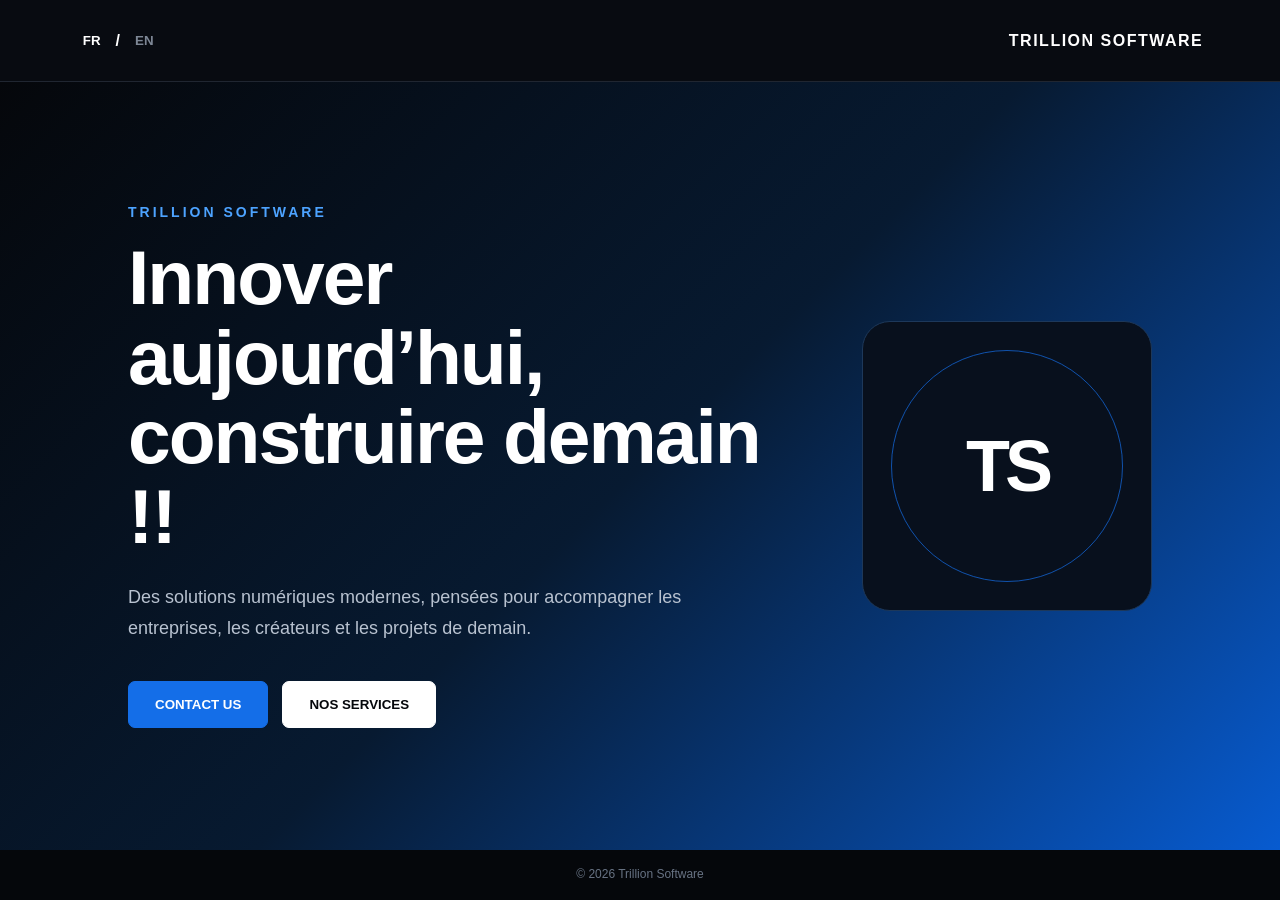
==== index.html @ 332ff84f "Add files via upload" ====
<!doctype html>
<html lang="fr"><head><meta charset="UTF-8"><meta name="viewport" content="width=device-width,initial-scale=1">
<title>Trillion Software</title><link rel="stylesheet" href="style.css"></head>
<body>
<header><div class="langs"><button class="active" data-l="fr">FR</button><span>/</span><button data-l="en">EN</button></div><div class="brand">TRILLION SOFTWARE</div></header>
<main><section class="hero"><div><div class="eyebrow">TRILLION SOFTWARE</div>
<h1 id="title">Innover aujourd’hui,<br>construire demain !!</h1>
<p id="intro">Des solutions numériques modernes, pensées pour accompagner les entreprises, les créateurs et les projets de demain.</p>
<div class="actions"><button class="contact" id="contact">CONTACT US</button><button class="services" id="services">NOS SERVICES</button></div></div>
<div class="mark"><span>TS</span></div></section></main>
<footer>© 2026 Trillion Software</footer><script src="script.js"></script>
</body></html>
---- style.css ----
*{box-sizing:border-box}body{margin:0;background:#05070b;color:#fff;font-family:Arial,Helvetica,sans-serif}header{height:82px;padding:0 6%;display:flex;align-items:center;justify-content:space-between;background:#080b11;border-bottom:1px solid #202631}.langs{display:flex;gap:9px;align-items:center;font-weight:700}.langs button{background:none;border:0;color:#7d8795;font-weight:700;cursor:pointer}.langs button.active{color:#fff}.brand{font-weight:800;letter-spacing:1.5px}.hero{min-height:calc(100vh - 132px);padding:70px 10%;display:flex;align-items:center;justify-content:space-between;gap:50px;background:linear-gradient(135deg,#05070b,#071a31,#075bd0)}.hero>div:first-child{max-width:720px}.eyebrow{color:#4da3ff;font-size:14px;font-weight:800;letter-spacing:3px;margin-bottom:18px}h1{font-size:clamp(44px,6vw,78px);line-height:1.04;letter-spacing:-2px;margin:0 0 25px}#intro{max-width:610px;color:#b8c2d0;font-size:18px;line-height:1.7;margin:0 0 38px}.actions{display:flex;gap:14px;flex-wrap:wrap}.actions button{padding:15px 26px;border-radius:7px;font-weight:800;cursor:pointer}.contact{background:#146ee8;color:#fff;border:1px solid #146ee8}.services{background:#fff;color:#05070b;border:1px solid #fff}.mark{width:290px;height:290px;border:1px solid #1d385a;border-radius:28px;background:#08101d;display:flex;align-items:center;justify-content:center;flex-shrink:0}.mark span{font-size:72px;font-weight:900;letter-spacing:-5px}.mark:before{content:"";position:absolute;width:230px;height:230px;border:1px solid #146ee8;border-radius:50%;opacity:.7}footer{height:50px;text-align:center;padding:17px;color:#687384;font-size:12px}@media(max-width:750px){header{padding:0 20px}.hero{padding:55px 25px}.mark{display:none}h1{font-size:46px}#intro{font-size:16px}}
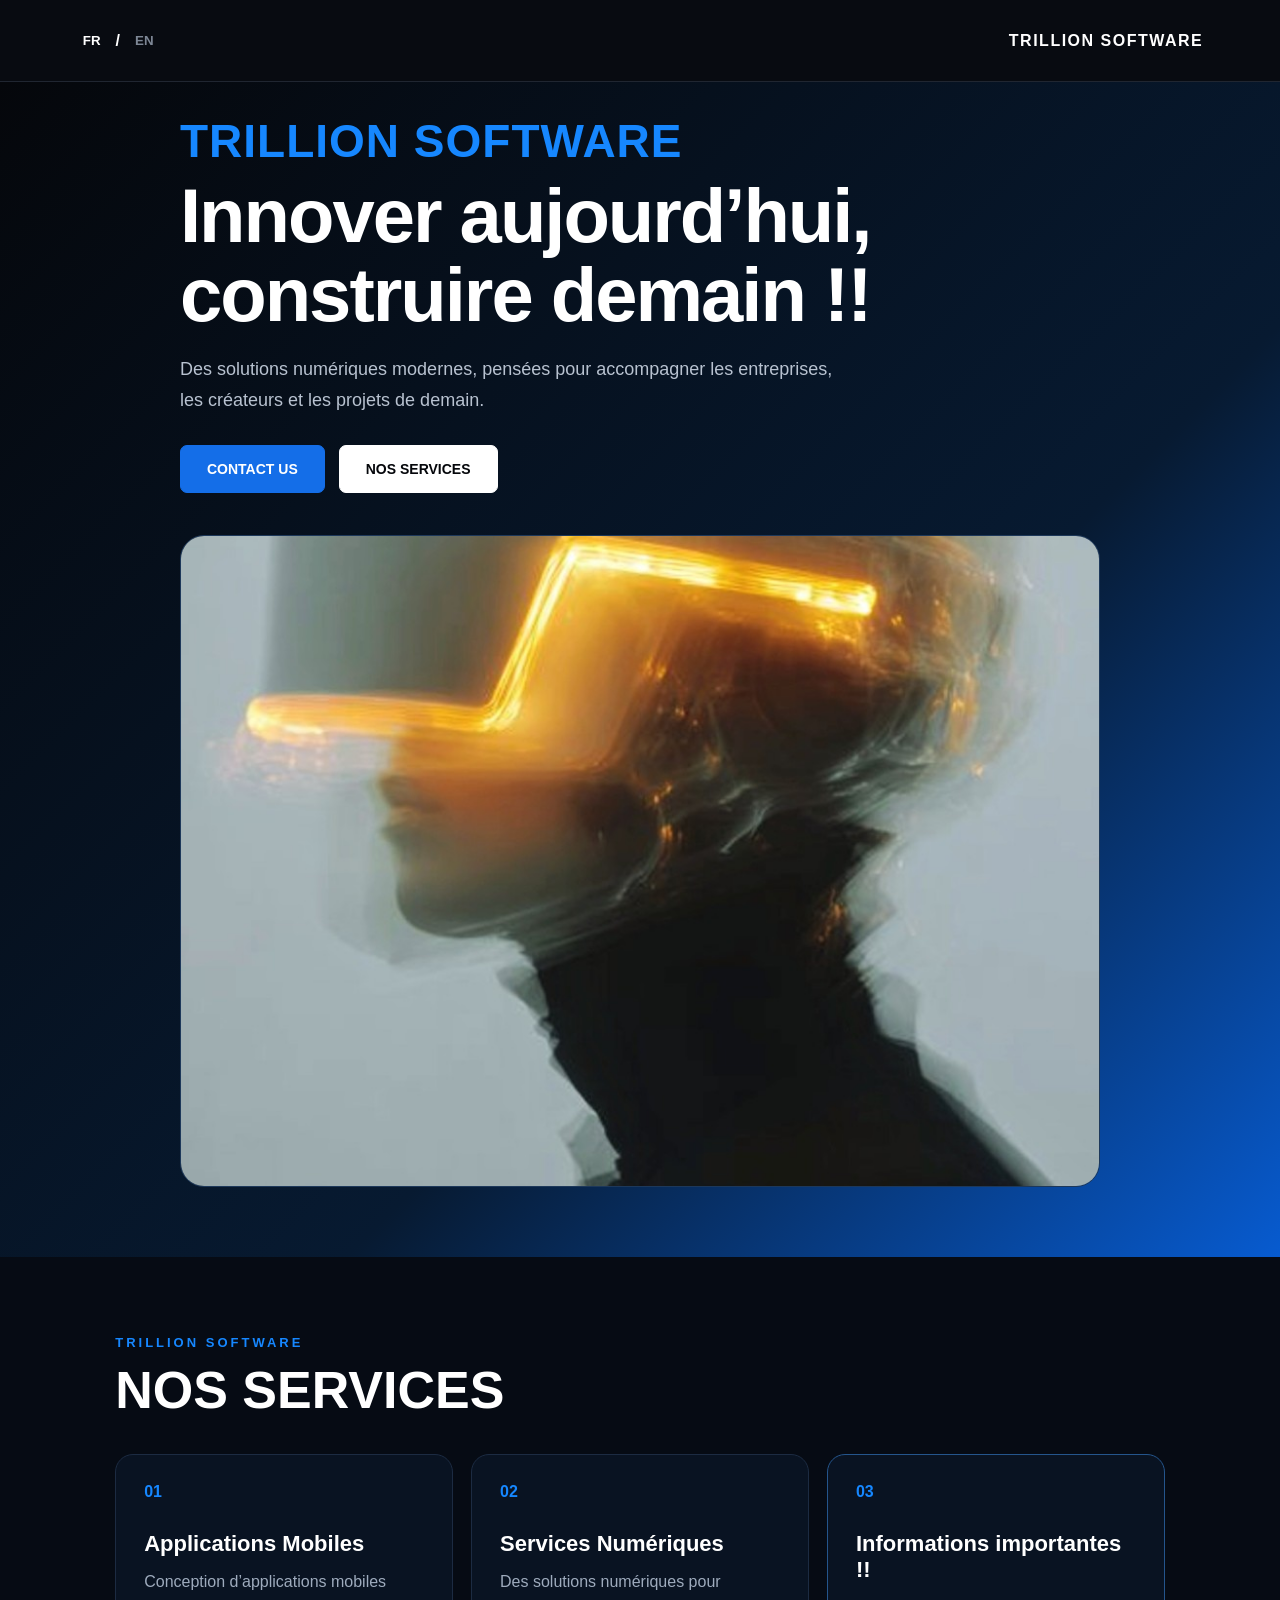
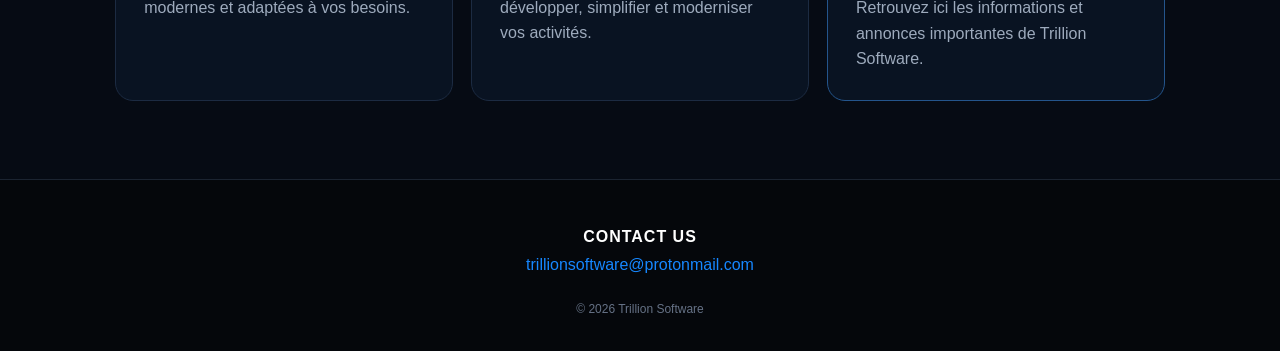
==== commit 6fbb8151: "Add files via upload" ====
--- a/index.html
+++ b/index.html
@@ -1,12 +1,66 @@
 <!doctype html>
-<html lang="fr"><head><meta charset="UTF-8"><meta name="viewport" content="width=device-width,initial-scale=1">
-<title>Trillion Software</title><link rel="stylesheet" href="style.css"></head>
+<html lang="fr">
+<head>
+  <meta charset="UTF-8">
+  <meta name="viewport" content="width=device-width, initial-scale=1.0">
+  <title>Trillion Software</title>
+  <link rel="stylesheet" href="style.css">
+</head>
 <body>
-<header><div class="langs"><button class="active" data-l="fr">FR</button><span>/</span><button data-l="en">EN</button></div><div class="brand">TRILLION SOFTWARE</div></header>
-<main><section class="hero"><div><div class="eyebrow">TRILLION SOFTWARE</div>
-<h1 id="title">Innover aujourd’hui,<br>construire demain !!</h1>
-<p id="intro">Des solutions numériques modernes, pensées pour accompagner les entreprises, les créateurs et les projets de demain.</p>
-<div class="actions"><button class="contact" id="contact">CONTACT US</button><button class="services" id="services">NOS SERVICES</button></div></div>
-<div class="mark"><span>TS</span></div></section></main>
-<footer>© 2026 Trillion Software</footer><script src="script.js"></script>
-</body></html>+  <header>
+    <div class="langs">
+      <button class="active" data-l="fr">FR</button><span>/</span><button data-l="en">EN</button>
+    </div>
+    <div class="brand">TRILLION SOFTWARE</div>
+  </header>
+
+  <main>
+    <section class="hero">
+      <div class="hero-content">
+        <div class="hero-name">TRILLION SOFTWARE</div>
+        <h1 id="title">Innover aujourd’hui,<br>construire demain !!</h1>
+        <p id="intro">Des solutions numériques modernes, pensées pour accompagner les entreprises, les créateurs et les projets de demain.</p>
+
+        <div class="actions">
+          <button class="contact" id="contact">CONTACT US</button>
+          <a class="services-btn" href="#services" id="servicesBtn">NOS SERVICES</a>
+        </div>
+
+        <div class="feature-image">
+          <img src="trillion-tech.jpg" alt="Technologie Trillion Software">
+        </div>
+      </div>
+    </section>
+
+    <section class="services-section" id="services">
+      <div class="section-label">TRILLION SOFTWARE</div>
+      <h2 id="servicesTitle">NOS SERVICES</h2>
+      <div class="service-grid">
+        <article class="service-card">
+          <div class="number">01</div>
+          <h3 id="s1">Applications Mobiles</h3>
+          <p id="d1">Conception d’applications mobiles modernes et adaptées à vos besoins.</p>
+        </article>
+        <article class="service-card">
+          <div class="number">02</div>
+          <h3 id="s2">Services Numériques</h3>
+          <p id="d2">Des solutions numériques pour développer, simplifier et moderniser vos activités.</p>
+        </article>
+        <article class="service-card important">
+          <div class="number">03</div>
+          <h3 id="s3">Informations importantes !!</h3>
+          <p id="d3">Retrouvez ici les informations et annonces importantes de Trillion Software.</p>
+        </article>
+      </div>
+    </section>
+  </main>
+
+  <footer>
+    <div><strong id="contactLabel">CONTACT US</strong></div>
+    <a href="mailto:trillionsoftware@protonmail.com">trillionsoftware@protonmail.com</a>
+    <div class="copyright">© 2026 Trillion Software</div>
+  </footer>
+
+  <script src="script.js"></script>
+</body>
+</html>
--- a/style.css
+++ b/style.css
@@ -1 +1,43 @@
-*{box-sizing:border-box}body{margin:0;background:#05070b;color:#fff;font-family:Arial,Helvetica,sans-serif}header{height:82px;padding:0 6%;display:flex;align-items:center;justify-content:space-between;background:#080b11;border-bottom:1px solid #202631}.langs{display:flex;gap:9px;align-items:center;font-weight:700}.langs button{background:none;border:0;color:#7d8795;font-weight:700;cursor:pointer}.langs button.active{color:#fff}.brand{font-weight:800;letter-spacing:1.5px}.hero{min-height:calc(100vh - 132px);padding:70px 10%;display:flex;align-items:center;justify-content:space-between;gap:50px;background:linear-gradient(135deg,#05070b,#071a31,#075bd0)}.hero>div:first-child{max-width:720px}.eyebrow{color:#4da3ff;font-size:14px;font-weight:800;letter-spacing:3px;margin-bottom:18px}h1{font-size:clamp(44px,6vw,78px);line-height:1.04;letter-spacing:-2px;margin:0 0 25px}#intro{max-width:610px;color:#b8c2d0;font-size:18px;line-height:1.7;margin:0 0 38px}.actions{display:flex;gap:14px;flex-wrap:wrap}.actions button{padding:15px 26px;border-radius:7px;font-weight:800;cursor:pointer}.contact{background:#146ee8;color:#fff;border:1px solid #146ee8}.services{background:#fff;color:#05070b;border:1px solid #fff}.mark{width:290px;height:290px;border:1px solid #1d385a;border-radius:28px;background:#08101d;display:flex;align-items:center;justify-content:center;flex-shrink:0}.mark span{font-size:72px;font-weight:900;letter-spacing:-5px}.mark:before{content:"";position:absolute;width:230px;height:230px;border:1px solid #146ee8;border-radius:50%;opacity:.7}footer{height:50px;text-align:center;padding:17px;color:#687384;font-size:12px}@media(max-width:750px){header{padding:0 20px}.hero{padding:55px 25px}.mark{display:none}h1{font-size:46px}#intro{font-size:16px}}+*{box-sizing:border-box}
+html{scroll-behavior:smooth}
+body{margin:0;background:#05070b;color:#fff;font-family:Arial,Helvetica,sans-serif}
+header{height:82px;padding:0 6%;display:flex;align-items:center;justify-content:space-between;background:#080b11;border-bottom:1px solid #202631}
+.langs{display:flex;gap:9px;align-items:center;font-weight:700}
+.langs button{background:none;border:0;color:#7d8795;font-weight:700;cursor:pointer}
+.langs button.active{color:#fff}
+.brand{font-weight:800;letter-spacing:1.5px}
+.hero{padding:32px 9% 70px;background:linear-gradient(135deg,#05070b,#071a31 62%,#075bd0)}
+.hero-content{max-width:920px;margin:auto}
+.hero-name{color:#1687ff;font-size:clamp(30px,4vw,46px);font-weight:900;letter-spacing:1px;margin-bottom:8px}
+h1{font-size:clamp(44px,6vw,76px);line-height:1.04;letter-spacing:-2px;margin:0 0 20px}
+#intro{max-width:680px;color:#b8c2d0;font-size:18px;line-height:1.7;margin:0 0 30px}
+.actions{display:flex;gap:14px;flex-wrap:wrap}
+.actions button,.services-btn{padding:15px 26px;border-radius:7px;font-size:14px;font-weight:800;cursor:pointer;text-decoration:none}
+.contact{background:#146ee8;color:#fff;border:1px solid #146ee8}
+.services-btn{background:#fff;color:#05070b;border:1px solid #fff}
+.feature-image{margin-top:42px;width:100%;border-radius:24px;overflow:hidden;border:1px solid #1d385a;background:#08101d}
+.feature-image img{display:block;width:100%;height:auto;max-height:650px;object-fit:cover}
+.services-section{padding:78px 9%;background:#060b14}
+.section-label{color:#1687ff;font-size:13px;font-weight:800;letter-spacing:3px;margin-bottom:10px}
+h2{font-size:clamp(32px,5vw,52px);margin:0 0 34px}
+.service-grid{display:grid;grid-template-columns:repeat(3,1fr);gap:18px;max-width:1200px;margin:auto}
+.service-card{min-height:220px;padding:28px;border:1px solid #1c2b42;border-radius:18px;background:#091322}
+.service-card .number{color:#1687ff;font-weight:800;margin-bottom:30px}
+.service-card h3{font-size:22px;margin:0 0 12px}
+.service-card p{color:#9eabbd;line-height:1.6;margin:0}
+.important{border-color:#24558c}
+footer{text-align:center;padding:48px 20px 35px;background:#05070b;border-top:1px solid #1b2431;color:#9ba6b6}
+footer strong{color:#fff;letter-spacing:1px}
+footer a{display:inline-block;margin-top:10px;color:#1687ff;text-decoration:none}
+.copyright{margin-top:28px;font-size:12px;color:#667286}
+@media(max-width:760px){
+ header{padding:0 20px}
+ .hero{padding:28px 22px 55px}
+ .hero-name{font-size:32px}
+ h1{font-size:45px}
+ #intro{font-size:16px}
+ .feature-image{margin-top:32px}
+ .services-section{padding:60px 22px}
+ .service-grid{grid-template-columns:1fr}
+ .service-card{min-height:auto}
+}
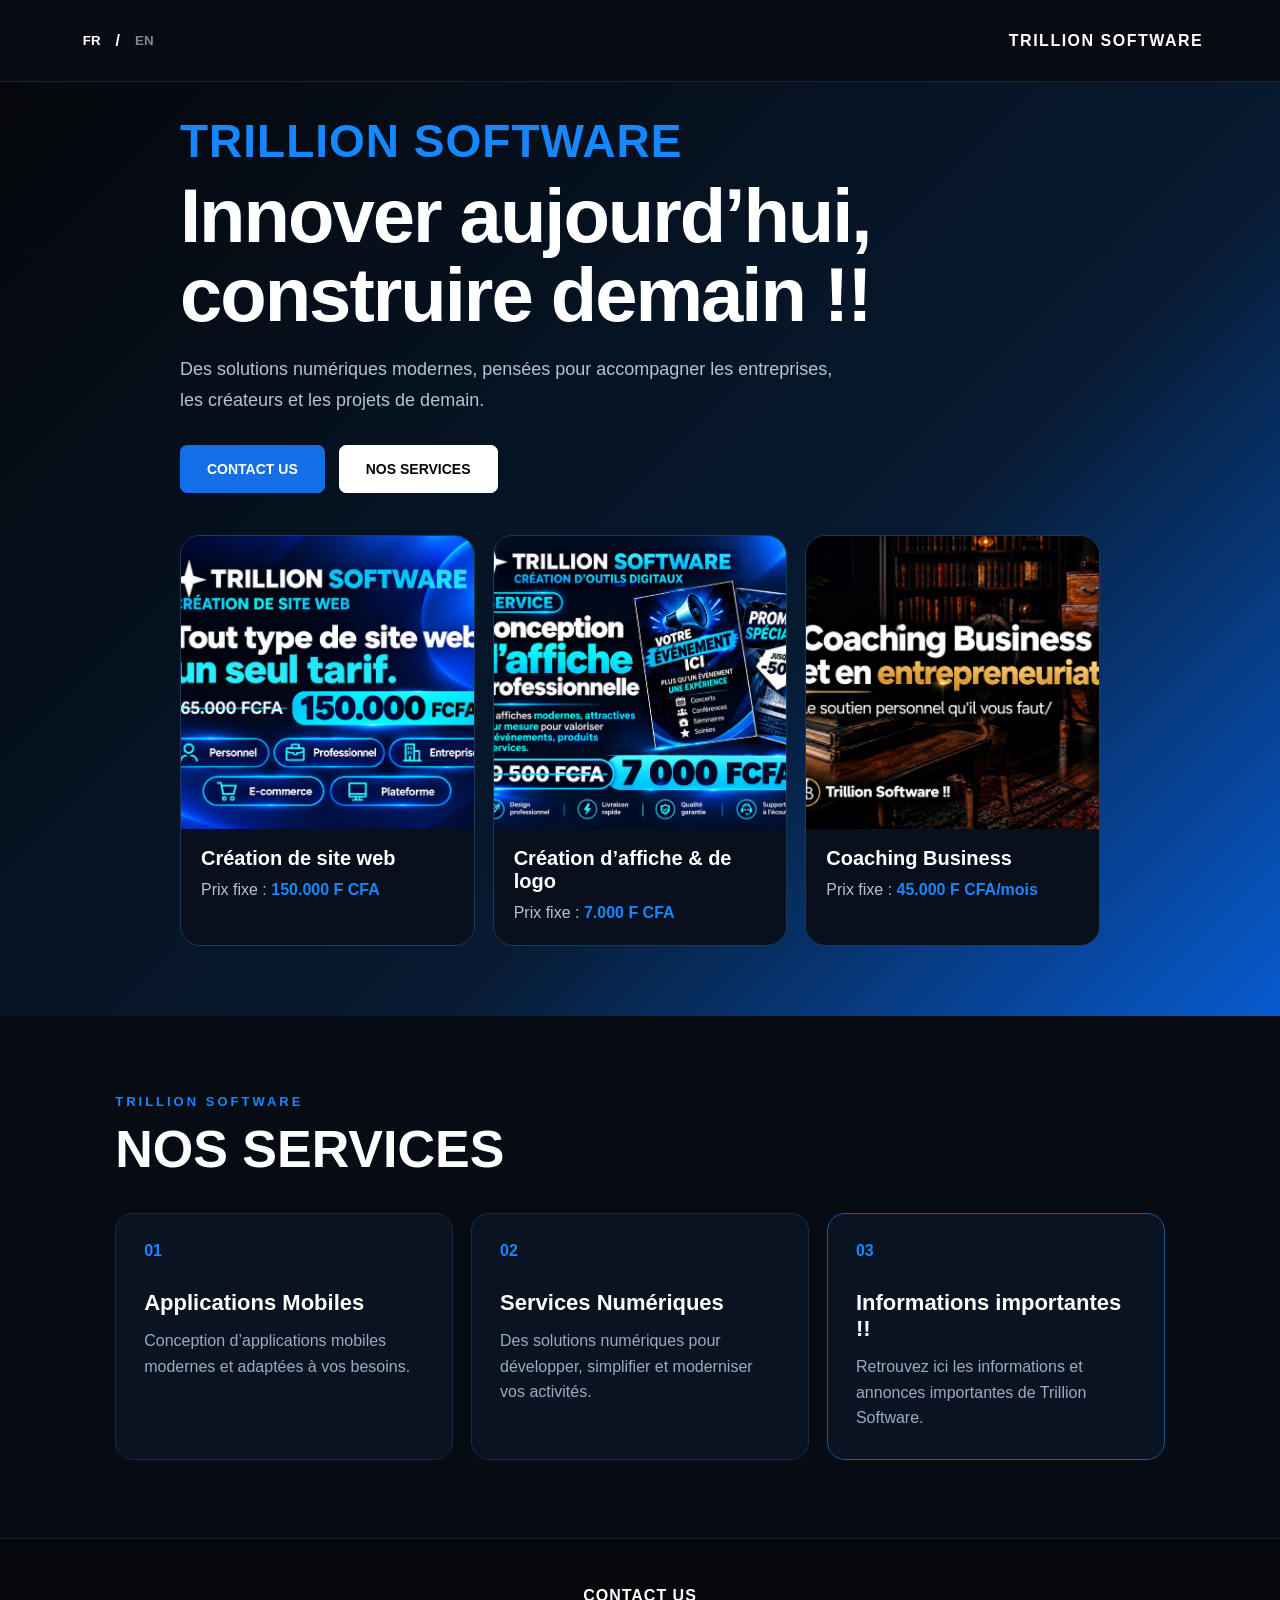
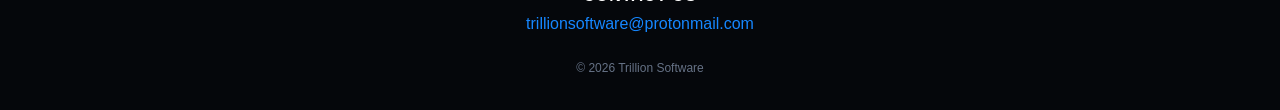
==== commit 56e97c30: "Add files via upload" ====
--- a/index.html
+++ b/index.html
@@ -26,8 +26,10 @@
           <a class="services-btn" href="#services" id="servicesBtn">NOS SERVICES</a>
         </div>
 
-        <div class="feature-image">
-          <img src="trillion-tech.jpg" alt="Technologie Trillion Software">
+        <div class="services-preview">
+          <div class="service-item"><img src="site-web.png" alt="Création de site web"><h3>Création de site web</h3><p>Prix fixe : <strong>150.000 F CFA</strong></p></div>
+          <div class="service-item"><img src="affiche-logo.png" alt="Création d’affiche et de logo"><h3>Création d’affiche &amp; de logo</h3><p>Prix fixe : <strong>7.000 F CFA</strong></p></div>
+          <div class="service-item"><img src="coaching-business.png" alt="Coaching Business"><h3>Coaching Business</h3><p>Prix fixe : <strong>45.000 F CFA/mois</strong></p></div>
         </div>
       </div>
     </section>
--- a/style.css
+++ b/style.css
@@ -41,3 +41,5 @@
  .service-grid{grid-template-columns:1fr}
  .service-card{min-height:auto}
 }
+
+.services-preview{display:grid;grid-template-columns:repeat(3,1fr);gap:18px;margin-top:42px}.service-item{background:#08101d;border:1px solid #1d385a;border-radius:20px;overflow:hidden;padding-bottom:20px}.service-item img{display:block;width:100%;aspect-ratio:1/1;object-fit:cover}.service-item h3{font-size:20px;margin:18px 20px 8px}.service-item p{color:#b8c2d0;margin:0 20px;line-height:1.5}.service-item strong{color:#1687ff}@media(max-width:760px){.services-preview{grid-template-columns:1fr}.service-item img{aspect-ratio:4/3}}
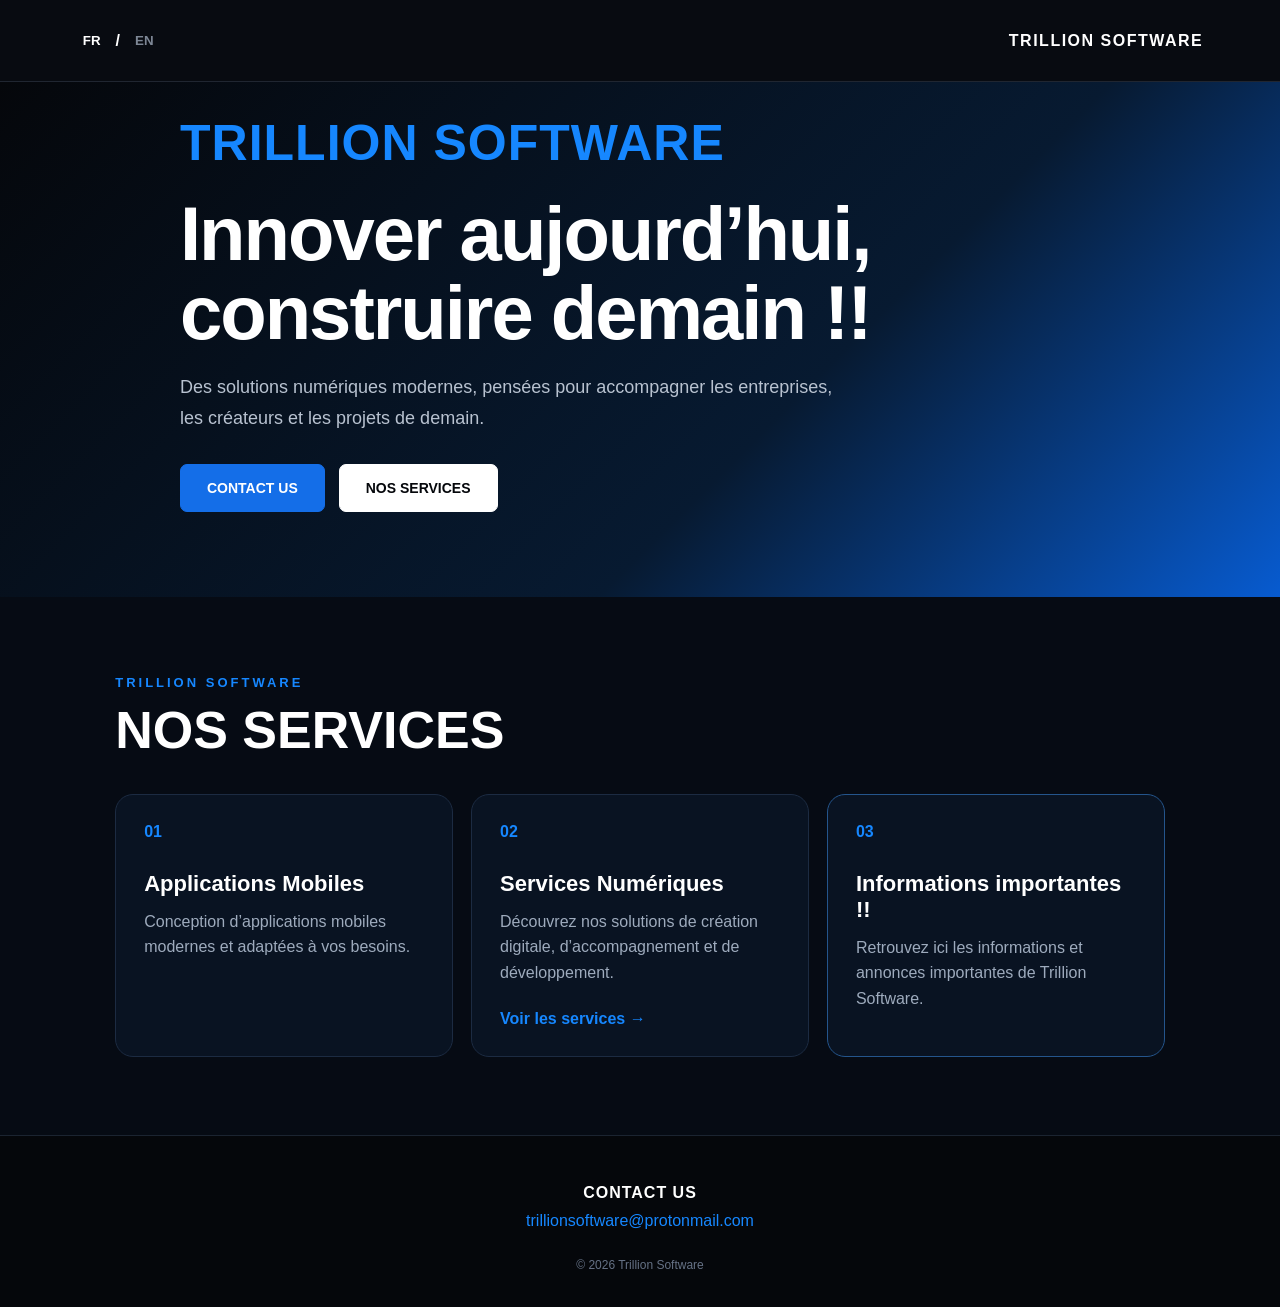
==== commit ea7481ec: "Add files via upload" ====
--- a/index.html
+++ b/index.html
@@ -1,68 +1,23 @@
 <!doctype html>
 <html lang="fr">
-<head>
-  <meta charset="UTF-8">
-  <meta name="viewport" content="width=device-width, initial-scale=1.0">
-  <title>Trillion Software</title>
-  <link rel="stylesheet" href="style.css">
-</head>
+<head><meta charset="UTF-8"><meta name="viewport" content="width=device-width,initial-scale=1.0"><title>Trillion Software</title><link rel="stylesheet" href="style.css"></head>
 <body>
-  <header>
-    <div class="langs">
-      <button class="active" data-l="fr">FR</button><span>/</span><button data-l="en">EN</button>
-    </div>
-    <div class="brand">TRILLION SOFTWARE</div>
-  </header>
-
-  <main>
-    <section class="hero">
-      <div class="hero-content">
-        <div class="hero-name">TRILLION SOFTWARE</div>
-        <h1 id="title">Innover aujourd’hui,<br>construire demain !!</h1>
-        <p id="intro">Des solutions numériques modernes, pensées pour accompagner les entreprises, les créateurs et les projets de demain.</p>
-
-        <div class="actions">
-          <button class="contact" id="contact">CONTACT US</button>
-          <a class="services-btn" href="#services" id="servicesBtn">NOS SERVICES</a>
-        </div>
-
-        <div class="services-preview">
-          <div class="service-item"><img src="site-web.png" alt="Création de site web"><h3>Création de site web</h3><p>Prix fixe : <strong>150.000 F CFA</strong></p></div>
-          <div class="service-item"><img src="affiche-logo.png" alt="Création d’affiche et de logo"><h3>Création d’affiche &amp; de logo</h3><p>Prix fixe : <strong>7.000 F CFA</strong></p></div>
-          <div class="service-item"><img src="coaching-business.png" alt="Coaching Business"><h3>Coaching Business</h3><p>Prix fixe : <strong>45.000 F CFA/mois</strong></p></div>
-        </div>
-      </div>
-    </section>
-
-    <section class="services-section" id="services">
-      <div class="section-label">TRILLION SOFTWARE</div>
-      <h2 id="servicesTitle">NOS SERVICES</h2>
-      <div class="service-grid">
-        <article class="service-card">
-          <div class="number">01</div>
-          <h3 id="s1">Applications Mobiles</h3>
-          <p id="d1">Conception d’applications mobiles modernes et adaptées à vos besoins.</p>
-        </article>
-        <article class="service-card">
-          <div class="number">02</div>
-          <h3 id="s2">Services Numériques</h3>
-          <p id="d2">Des solutions numériques pour développer, simplifier et moderniser vos activités.</p>
-        </article>
-        <article class="service-card important">
-          <div class="number">03</div>
-          <h3 id="s3">Informations importantes !!</h3>
-          <p id="d3">Retrouvez ici les informations et annonces importantes de Trillion Software.</p>
-        </article>
-      </div>
-    </section>
-  </main>
-
-  <footer>
-    <div><strong id="contactLabel">CONTACT US</strong></div>
-    <a href="mailto:trillionsoftware@protonmail.com">trillionsoftware@protonmail.com</a>
-    <div class="copyright">© 2026 Trillion Software</div>
-  </footer>
-
-  <script src="script.js"></script>
-</body>
-</html>
+<header><div class="langs"><button class="active" data-l="fr">FR</button><span>/</span><button data-l="en">EN</button></div><div class="brand">TRILLION SOFTWARE</div></header>
+<main>
+<section class="hero"><div class="hero-content">
+<div class="hero-name">TRILLION SOFTWARE</div>
+<div class="spacer-line"></div>
+<h1 id="title">Innover aujourd’hui,<br>construire demain !!</h1>
+<p id="intro">Des solutions numériques modernes, pensées pour accompagner les entreprises, les créateurs et les projets de demain.</p>
+<div class="actions"><a class="contact" href="#contact" id="contactBtn">CONTACT US</a><a class="services-btn" href="#services" id="servicesBtn">NOS SERVICES</a></div>
+</div></section>
+<section class="services-section" id="services"><div class="section-label">TRILLION SOFTWARE</div><h2 id="servicesTitle">NOS SERVICES</h2>
+<div class="service-grid">
+<article class="service-card"><div class="number">01</div><h3 id="s1">Applications Mobiles</h3><p id="d1">Conception d’applications mobiles modernes et adaptées à vos besoins.</p></article>
+<article class="service-card clickable"><a href="services-numeriques.html"><div class="number">02</div><h3 id="s2">Services Numériques</h3><p id="d2">Découvrez nos solutions de création digitale, d’accompagnement et de développement.</p><span class="open-link" id="openServices">Voir les services →</span></a></article>
+<article class="service-card important"><div class="number">03</div><h3 id="s3">Informations importantes !!</h3><p id="d3">Retrouvez ici les informations et annonces importantes de Trillion Software.</p></article>
+</div></section>
+</main>
+<footer id="contact"><div><strong id="contactLabel">CONTACT US</strong></div><a href="mailto:trillionsoftware@protonmail.com">trillionsoftware@protonmail.com</a><div class="copyright">© 2026 Trillion Software</div></footer>
+<script src="script.js"></script>
+</body></html>
--- a/style.css
+++ b/style.css
@@ -1,45 +1 @@
-*{box-sizing:border-box}
-html{scroll-behavior:smooth}
-body{margin:0;background:#05070b;color:#fff;font-family:Arial,Helvetica,sans-serif}
-header{height:82px;padding:0 6%;display:flex;align-items:center;justify-content:space-between;background:#080b11;border-bottom:1px solid #202631}
-.langs{display:flex;gap:9px;align-items:center;font-weight:700}
-.langs button{background:none;border:0;color:#7d8795;font-weight:700;cursor:pointer}
-.langs button.active{color:#fff}
-.brand{font-weight:800;letter-spacing:1.5px}
-.hero{padding:32px 9% 70px;background:linear-gradient(135deg,#05070b,#071a31 62%,#075bd0)}
-.hero-content{max-width:920px;margin:auto}
-.hero-name{color:#1687ff;font-size:clamp(30px,4vw,46px);font-weight:900;letter-spacing:1px;margin-bottom:8px}
-h1{font-size:clamp(44px,6vw,76px);line-height:1.04;letter-spacing:-2px;margin:0 0 20px}
-#intro{max-width:680px;color:#b8c2d0;font-size:18px;line-height:1.7;margin:0 0 30px}
-.actions{display:flex;gap:14px;flex-wrap:wrap}
-.actions button,.services-btn{padding:15px 26px;border-radius:7px;font-size:14px;font-weight:800;cursor:pointer;text-decoration:none}
-.contact{background:#146ee8;color:#fff;border:1px solid #146ee8}
-.services-btn{background:#fff;color:#05070b;border:1px solid #fff}
-.feature-image{margin-top:42px;width:100%;border-radius:24px;overflow:hidden;border:1px solid #1d385a;background:#08101d}
-.feature-image img{display:block;width:100%;height:auto;max-height:650px;object-fit:cover}
-.services-section{padding:78px 9%;background:#060b14}
-.section-label{color:#1687ff;font-size:13px;font-weight:800;letter-spacing:3px;margin-bottom:10px}
-h2{font-size:clamp(32px,5vw,52px);margin:0 0 34px}
-.service-grid{display:grid;grid-template-columns:repeat(3,1fr);gap:18px;max-width:1200px;margin:auto}
-.service-card{min-height:220px;padding:28px;border:1px solid #1c2b42;border-radius:18px;background:#091322}
-.service-card .number{color:#1687ff;font-weight:800;margin-bottom:30px}
-.service-card h3{font-size:22px;margin:0 0 12px}
-.service-card p{color:#9eabbd;line-height:1.6;margin:0}
-.important{border-color:#24558c}
-footer{text-align:center;padding:48px 20px 35px;background:#05070b;border-top:1px solid #1b2431;color:#9ba6b6}
-footer strong{color:#fff;letter-spacing:1px}
-footer a{display:inline-block;margin-top:10px;color:#1687ff;text-decoration:none}
-.copyright{margin-top:28px;font-size:12px;color:#667286}
-@media(max-width:760px){
- header{padding:0 20px}
- .hero{padding:28px 22px 55px}
- .hero-name{font-size:32px}
- h1{font-size:45px}
- #intro{font-size:16px}
- .feature-image{margin-top:32px}
- .services-section{padding:60px 22px}
- .service-grid{grid-template-columns:1fr}
- .service-card{min-height:auto}
-}
-
-.services-preview{display:grid;grid-template-columns:repeat(3,1fr);gap:18px;margin-top:42px}.service-item{background:#08101d;border:1px solid #1d385a;border-radius:20px;overflow:hidden;padding-bottom:20px}.service-item img{display:block;width:100%;aspect-ratio:1/1;object-fit:cover}.service-item h3{font-size:20px;margin:18px 20px 8px}.service-item p{color:#b8c2d0;margin:0 20px;line-height:1.5}.service-item strong{color:#1687ff}@media(max-width:760px){.services-preview{grid-template-columns:1fr}.service-item img{aspect-ratio:4/3}}
+*{box-sizing:border-box}html{scroll-behavior:smooth}body{margin:0;background:#05070b;color:#fff;font-family:Arial,Helvetica,sans-serif}header{height:82px;padding:0 6%;display:flex;align-items:center;justify-content:space-between;background:#080b11;border-bottom:1px solid #202631}.langs{display:flex;gap:9px;align-items:center;font-weight:700}.langs button{background:none;border:0;color:#7d8795;font-weight:700;cursor:pointer}.langs button.active{color:#fff}.brand{font-weight:800;letter-spacing:1.5px}.hero{padding:32px 9% 85px;background:linear-gradient(135deg,#05070b,#071a31 62%,#075bd0)}.hero-content{max-width:920px;margin:auto}.hero-name{color:#1687ff;font-size:clamp(34px,4vw,50px);font-weight:900;letter-spacing:1px}.spacer-line{height:1.4em}.hero h1{font-size:clamp(44px,6vw,76px);line-height:1.04;letter-spacing:-2px;margin:0 0 20px}.hero #intro{max-width:680px;color:#b8c2d0;font-size:18px;line-height:1.7;margin:0 0 30px}.actions{display:flex;gap:14px;flex-wrap:wrap}.actions a{padding:15px 26px;border-radius:7px;font-size:14px;font-weight:800;text-decoration:none}.contact{background:#146ee8;color:#fff;border:1px solid #146ee8}.services-btn{background:#fff;color:#05070b;border:1px solid #fff}.services-section{padding:78px 9%;background:#060b14}.section-label{color:#1687ff;font-size:13px;font-weight:800;letter-spacing:3px;margin-bottom:10px}.services-section h2{font-size:clamp(32px,5vw,52px);margin:0 0 34px}.service-grid{display:grid;grid-template-columns:repeat(3,1fr);gap:18px;max-width:1200px;margin:auto}.service-card{min-height:220px;padding:28px;border:1px solid #1c2b42;border-radius:18px;background:#091322}.service-card .number{color:#1687ff;font-weight:800;margin-bottom:30px}.service-card h3{font-size:22px;margin:0 0 12px}.service-card p{color:#9eabbd;line-height:1.6;margin:0}.service-card.clickable a{display:block;height:100%;color:inherit;text-decoration:none}.open-link{display:inline-block;margin-top:25px;color:#1687ff;font-weight:800}.important{border-color:#24558c}.services-detail{padding:45px 9% 85px;background:linear-gradient(135deg,#05070b,#071a31 62%,#075bd0);min-height:calc(100vh - 132px)}.back{display:inline-block;color:#aeb9c8;text-decoration:none;margin-bottom:45px}.services-detail h1{font-size:clamp(38px,5vw,60px);margin:0 0 40px}.digital-list{display:flex;flex-direction:column;gap:24px;max-width:1100px;margin:auto}.digital-card{display:grid;grid-template-columns:minmax(260px,38%) 1fr;background:#081322;border:1px solid #1d385a;border-radius:22px;overflow:hidden}.digital-card img{width:100%;height:100%;min-height:260px;object-fit:cover}.digital-content{padding:34px}.digital-content .number{color:#1687ff;font-weight:800}.digital-content h2{font-size:clamp(25px,4vw,40px);margin:22px 0 18px}.digital-content p{color:#b8c2d0;font-size:18px}.digital-content strong{color:#1687ff}footer{text-align:center;padding:48px 20px 35px;background:#05070b;border-top:1px solid #1b2431;color:#9ba6b6}footer strong{color:#fff;letter-spacing:1px}footer a{display:inline-block;margin-top:10px;color:#1687ff;text-decoration:none}.copyright{margin-top:28px;font-size:12px;color:#667286}@media(max-width:760px){header{padding:0 20px}.hero{padding:28px 22px 60px}.hero-name{font-size:34px}.spacer-line{height:1.2em}.hero h1{font-size:45px}.hero #intro{font-size:16px}.services-section{padding:60px 22px}.service-grid{grid-template-columns:1fr}.service-card{min-height:auto}.services-detail{padding:30px 22px 60px}.digital-card{grid-template-columns:1fr}.digital-card img{height:auto;min-height:0;aspect-ratio:1/1}.digital-content{padding:26px}.digital-content h2{font-size:29px}}
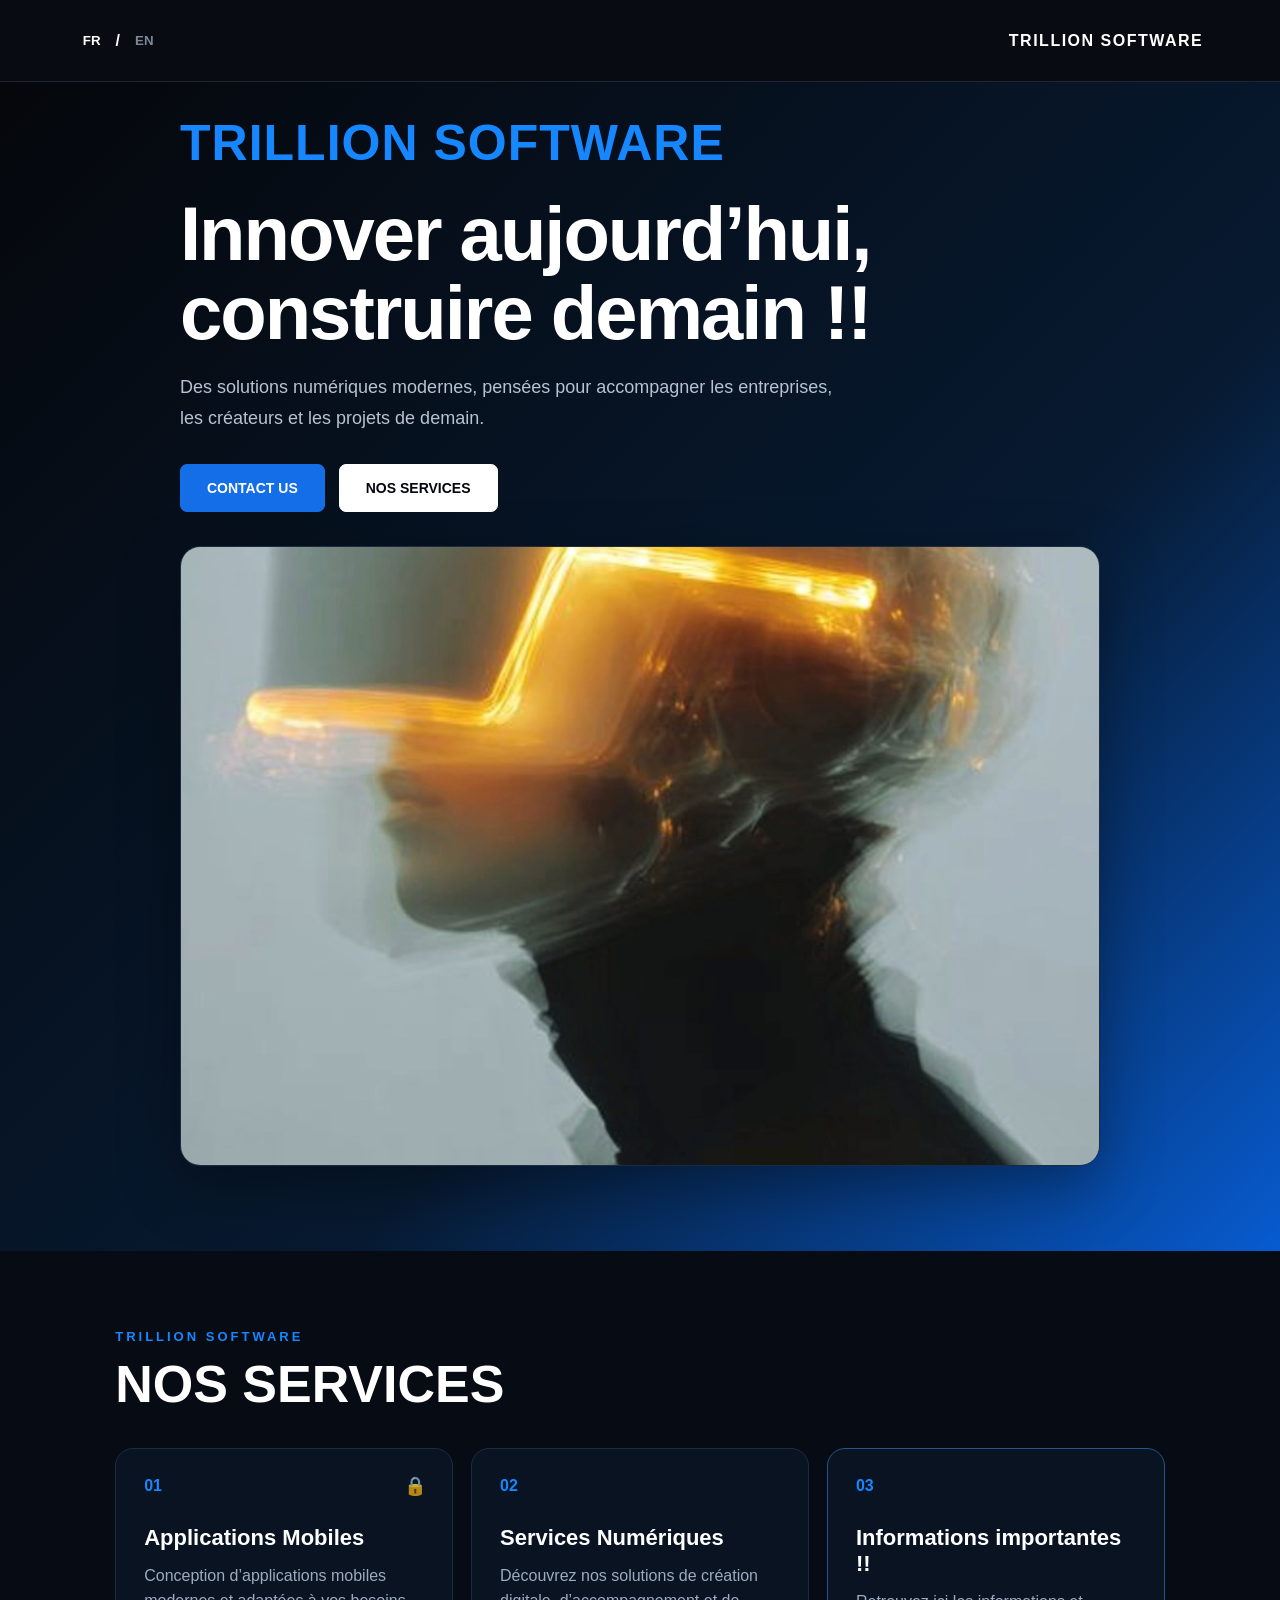
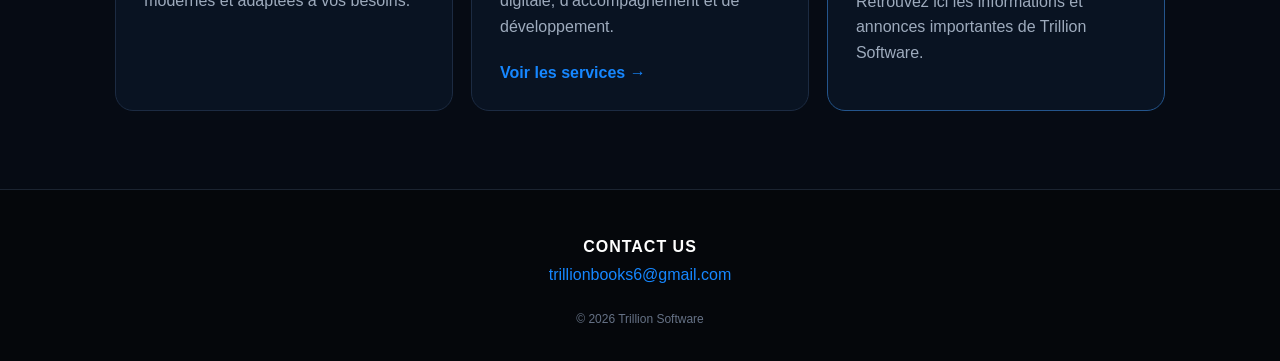
==== commit 3509d3d9: "Add files via upload" ====
--- a/index.html
+++ b/index.html
@@ -1,23 +1,62 @@
 <!doctype html>
 <html lang="fr">
-<head><meta charset="UTF-8"><meta name="viewport" content="width=device-width,initial-scale=1.0"><title>Trillion Software</title><link rel="stylesheet" href="style.css"></head>
+<head>
+<meta charset="UTF-8">
+<meta name="viewport" content="width=device-width,initial-scale=1.0">
+<title>Trillion Software</title>
+<link rel="stylesheet" href="style.css">
+</head>
 <body>
-<header><div class="langs"><button class="active" data-l="fr">FR</button><span>/</span><button data-l="en">EN</button></div><div class="brand">TRILLION SOFTWARE</div></header>
+<header>
+  <div class="langs" aria-label="Language selector">
+    <button type="button" class="active" data-l="fr">FR</button><span>/</span><button type="button" data-l="en">EN</button>
+  </div>
+  <div class="brand">TRILLION SOFTWARE</div>
+</header>
 <main>
-<section class="hero"><div class="hero-content">
-<div class="hero-name">TRILLION SOFTWARE</div>
-<div class="spacer-line"></div>
-<h1 id="title">Innover aujourd’hui,<br>construire demain !!</h1>
-<p id="intro">Des solutions numériques modernes, pensées pour accompagner les entreprises, les créateurs et les projets de demain.</p>
-<div class="actions"><a class="contact" href="#contact" id="contactBtn">CONTACT US</a><a class="services-btn" href="#services" id="servicesBtn">NOS SERVICES</a></div>
-</div></section>
-<section class="services-section" id="services"><div class="section-label">TRILLION SOFTWARE</div><h2 id="servicesTitle">NOS SERVICES</h2>
-<div class="service-grid">
-<article class="service-card"><div class="number">01</div><h3 id="s1">Applications Mobiles</h3><p id="d1">Conception d’applications mobiles modernes et adaptées à vos besoins.</p></article>
-<article class="service-card clickable"><a href="services-numeriques.html"><div class="number">02</div><h3 id="s2">Services Numériques</h3><p id="d2">Découvrez nos solutions de création digitale, d’accompagnement et de développement.</p><span class="open-link" id="openServices">Voir les services →</span></a></article>
-<article class="service-card important"><div class="number">03</div><h3 id="s3">Informations importantes !!</h3><p id="d3">Retrouvez ici les informations et annonces importantes de Trillion Software.</p></article>
-</div></section>
+<section class="hero">
+  <div class="hero-content">
+    <div class="hero-name">TRILLION SOFTWARE</div>
+    <div class="spacer-line"></div>
+    <h1 id="title">Innover aujourd’hui,<br>construire demain !!</h1>
+    <p id="intro">Des solutions numériques modernes, pensées pour accompagner les entreprises, les créateurs et les projets de demain.</p>
+    <div class="actions">
+      <a class="contact" href="#contact" id="contactBtn">CONTACT US</a>
+      <a class="services-btn" href="#services" id="servicesBtn">NOS SERVICES</a>
+    </div>
+    <img class="tech-banner" src="trillion-tech.jpg" alt="Trillion Software - technologie et services numériques">
+  </div>
+</section>
+<section class="services-section" id="services">
+  <div class="section-label">TRILLION SOFTWARE</div>
+  <h2 id="servicesTitle">NOS SERVICES</h2>
+  <div class="service-grid">
+    <article class="service-card locked">
+      <div class="number">01</div><span class="lock" aria-hidden="true">🔒</span>
+      <h3 id="s1">Applications Mobiles</h3>
+      <p id="d1">Conception d’applications mobiles modernes et adaptées à vos besoins.</p>
+    </article>
+    <article class="service-card clickable">
+      <a href="services-numeriques.html">
+        <div class="number">02</div>
+        <h3 id="s2">Services Numériques</h3>
+        <p id="d2">Découvrez nos solutions de création digitale, d’accompagnement et de développement.</p>
+        <span class="open-link" id="openServices">Voir les services →</span>
+      </a>
+    </article>
+    <article class="service-card important">
+      <div class="number">03</div>
+      <h3 id="s3">Informations importantes !!</h3>
+      <p id="d3">Retrouvez ici les informations et annonces importantes de Trillion Software.</p>
+    </article>
+  </div>
+</section>
 </main>
-<footer id="contact"><div><strong id="contactLabel">CONTACT US</strong></div><a href="mailto:trillionsoftware@protonmail.com">trillionsoftware@protonmail.com</a><div class="copyright">© 2026 Trillion Software</div></footer>
+<footer id="contact">
+  <div><strong id="contactLabel">CONTACT US</strong></div>
+  <a href="mailto:trillionbooks6@gmail.com">trillionbooks6@gmail.com</a>
+  <div class="copyright">© 2026 Trillion Software</div>
+</footer>
 <script src="script.js"></script>
-</body></html>
+</body>
+</html>
--- a/style.css
+++ b/style.css
@@ -1 +1 @@
-*{box-sizing:border-box}html{scroll-behavior:smooth}body{margin:0;background:#05070b;color:#fff;font-family:Arial,Helvetica,sans-serif}header{height:82px;padding:0 6%;display:flex;align-items:center;justify-content:space-between;background:#080b11;border-bottom:1px solid #202631}.langs{display:flex;gap:9px;align-items:center;font-weight:700}.langs button{background:none;border:0;color:#7d8795;font-weight:700;cursor:pointer}.langs button.active{color:#fff}.brand{font-weight:800;letter-spacing:1.5px}.hero{padding:32px 9% 85px;background:linear-gradient(135deg,#05070b,#071a31 62%,#075bd0)}.hero-content{max-width:920px;margin:auto}.hero-name{color:#1687ff;font-size:clamp(34px,4vw,50px);font-weight:900;letter-spacing:1px}.spacer-line{height:1.4em}.hero h1{font-size:clamp(44px,6vw,76px);line-height:1.04;letter-spacing:-2px;margin:0 0 20px}.hero #intro{max-width:680px;color:#b8c2d0;font-size:18px;line-height:1.7;margin:0 0 30px}.actions{display:flex;gap:14px;flex-wrap:wrap}.actions a{padding:15px 26px;border-radius:7px;font-size:14px;font-weight:800;text-decoration:none}.contact{background:#146ee8;color:#fff;border:1px solid #146ee8}.services-btn{background:#fff;color:#05070b;border:1px solid #fff}.services-section{padding:78px 9%;background:#060b14}.section-label{color:#1687ff;font-size:13px;font-weight:800;letter-spacing:3px;margin-bottom:10px}.services-section h2{font-size:clamp(32px,5vw,52px);margin:0 0 34px}.service-grid{display:grid;grid-template-columns:repeat(3,1fr);gap:18px;max-width:1200px;margin:auto}.service-card{min-height:220px;padding:28px;border:1px solid #1c2b42;border-radius:18px;background:#091322}.service-card .number{color:#1687ff;font-weight:800;margin-bottom:30px}.service-card h3{font-size:22px;margin:0 0 12px}.service-card p{color:#9eabbd;line-height:1.6;margin:0}.service-card.clickable a{display:block;height:100%;color:inherit;text-decoration:none}.open-link{display:inline-block;margin-top:25px;color:#1687ff;font-weight:800}.important{border-color:#24558c}.services-detail{padding:45px 9% 85px;background:linear-gradient(135deg,#05070b,#071a31 62%,#075bd0);min-height:calc(100vh - 132px)}.back{display:inline-block;color:#aeb9c8;text-decoration:none;margin-bottom:45px}.services-detail h1{font-size:clamp(38px,5vw,60px);margin:0 0 40px}.digital-list{display:flex;flex-direction:column;gap:24px;max-width:1100px;margin:auto}.digital-card{display:grid;grid-template-columns:minmax(260px,38%) 1fr;background:#081322;border:1px solid #1d385a;border-radius:22px;overflow:hidden}.digital-card img{width:100%;height:100%;min-height:260px;object-fit:cover}.digital-content{padding:34px}.digital-content .number{color:#1687ff;font-weight:800}.digital-content h2{font-size:clamp(25px,4vw,40px);margin:22px 0 18px}.digital-content p{color:#b8c2d0;font-size:18px}.digital-content strong{color:#1687ff}footer{text-align:center;padding:48px 20px 35px;background:#05070b;border-top:1px solid #1b2431;color:#9ba6b6}footer strong{color:#fff;letter-spacing:1px}footer a{display:inline-block;margin-top:10px;color:#1687ff;text-decoration:none}.copyright{margin-top:28px;font-size:12px;color:#667286}@media(max-width:760px){header{padding:0 20px}.hero{padding:28px 22px 60px}.hero-name{font-size:34px}.spacer-line{height:1.2em}.hero h1{font-size:45px}.hero #intro{font-size:16px}.services-section{padding:60px 22px}.service-grid{grid-template-columns:1fr}.service-card{min-height:auto}.services-detail{padding:30px 22px 60px}.digital-card{grid-template-columns:1fr}.digital-card img{height:auto;min-height:0;aspect-ratio:1/1}.digital-content{padding:26px}.digital-content h2{font-size:29px}}
+*{box-sizing:border-box}html{scroll-behavior:smooth}body{margin:0;background:#05070b;color:#fff;font-family:Arial,Helvetica,sans-serif}header{height:82px;padding:0 6%;display:flex;align-items:center;justify-content:space-between;background:#080b11;border-bottom:1px solid #202631}.langs{display:flex;gap:9px;align-items:center;font-weight:700}.langs button{background:none;border:0;color:#7d8795;font-weight:700;cursor:pointer}.langs button.active{color:#fff}.brand{font-weight:800;letter-spacing:1.5px}.hero{padding:32px 9% 85px;background:linear-gradient(135deg,#05070b,#071a31 62%,#075bd0)}.hero-content{max-width:920px;margin:auto}.hero-name{color:#1687ff;font-size:clamp(34px,4vw,50px);font-weight:900;letter-spacing:1px}.spacer-line{height:1.4em}.hero h1{font-size:clamp(44px,6vw,76px);line-height:1.04;letter-spacing:-2px;margin:0 0 20px}.hero #intro{max-width:680px;color:#b8c2d0;font-size:18px;line-height:1.7;margin:0 0 30px}.actions{display:flex;gap:14px;flex-wrap:wrap}.actions a{padding:15px 26px;border-radius:7px;font-size:14px;font-weight:800;text-decoration:none}.contact{background:#146ee8;color:#fff;border:1px solid #146ee8}.services-btn{background:#fff;color:#05070b;border:1px solid #fff}.tech-banner{display:block;width:100%;max-width:920px;max-height:620px;object-fit:cover;object-position:center;margin:34px auto 0;border-radius:20px;border:1px solid #1c2b42;box-shadow:0 20px 60px rgba(0,0,0,.35)}.services-section{padding:78px 9%;background:#060b14}.section-label{color:#1687ff;font-size:13px;font-weight:800;letter-spacing:3px;margin-bottom:10px}.services-section h2{font-size:clamp(32px,5vw,52px);margin:0 0 34px}.service-grid{display:grid;grid-template-columns:repeat(3,1fr);gap:18px;max-width:1200px;margin:auto}.service-card{min-height:220px;padding:28px;border:1px solid #1c2b42;border-radius:18px;background:#091322;position:relative}.service-card .number{color:#1687ff;font-weight:800;margin-bottom:30px}.service-card h3{font-size:22px;margin:0 0 12px}.service-card p{color:#9eabbd;line-height:1.6;margin:0}.service-card.clickable a{display:block;height:100%;color:inherit;text-decoration:none}.open-link{display:inline-block;margin-top:25px;color:#1687ff;font-weight:800}.lock{position:absolute;top:26px;right:26px;opacity:.8;font-size:18px}.important{border-color:#24558c}.services-detail{padding:45px 9% 85px;background:linear-gradient(135deg,#05070b,#071a31 62%,#075bd0);min-height:calc(100vh - 132px)}.back{display:inline-block;color:#aeb9c8;text-decoration:none;margin-bottom:45px}.services-detail h1{font-size:clamp(38px,5vw,60px);margin:0 0 40px}.digital-list{display:flex;flex-direction:column;gap:24px;max-width:1100px;margin:auto}.digital-card{display:grid;grid-template-columns:minmax(260px,38%) 1fr;background:#081322;border:1px solid #1d385a;border-radius:22px;overflow:hidden}.digital-card img{width:100%;height:100%;min-height:260px;object-fit:cover}.digital-content{padding:34px}.digital-content .number{color:#1687ff;font-weight:800}.digital-content h2{font-size:clamp(25px,4vw,40px);margin:22px 0 18px}.digital-content p{color:#b8c2d0;font-size:18px}.digital-content strong{color:#1687ff}footer{text-align:center;padding:48px 20px 35px;background:#05070b;border-top:1px solid #1b2431;color:#9ba6b6}footer strong{color:#fff;letter-spacing:1px}footer a{display:inline-block;margin-top:10px;color:#1687ff;text-decoration:none}.copyright{margin-top:28px;font-size:12px;color:#667286}@media(max-width:760px){header{padding:0 20px}.hero{padding:28px 22px 60px}.hero-name{font-size:34px}.spacer-line{height:1.2em}.hero h1{font-size:45px}.hero #intro{font-size:16px}.tech-banner{margin-top:28px;border-radius:14px}.services-section{padding:60px 22px}.service-grid{grid-template-columns:1fr}.service-card{min-height:auto}.services-detail{padding:30px 22px 60px}.digital-card{grid-template-columns:1fr}.digital-card img{height:auto;min-height:0;aspect-ratio:1/1}.digital-content{padding:26px}.digital-content h2{font-size:29px}}
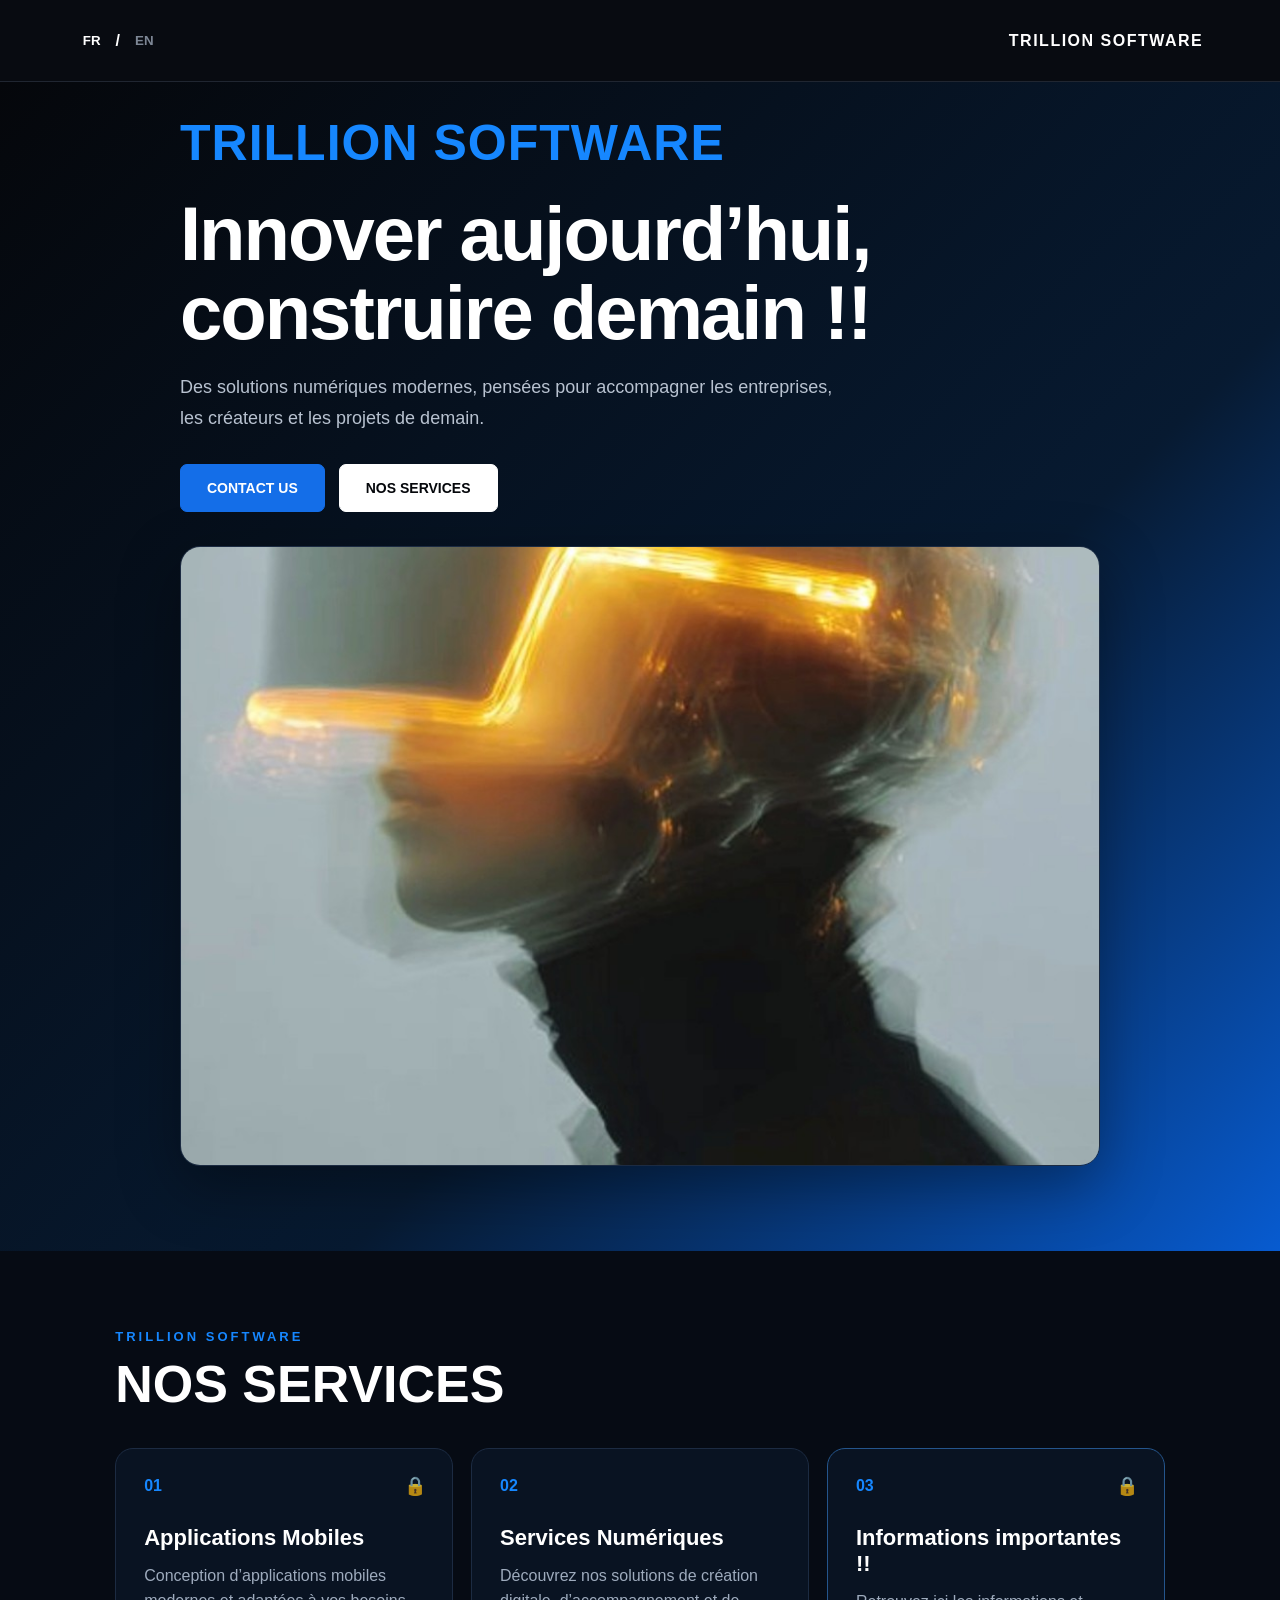
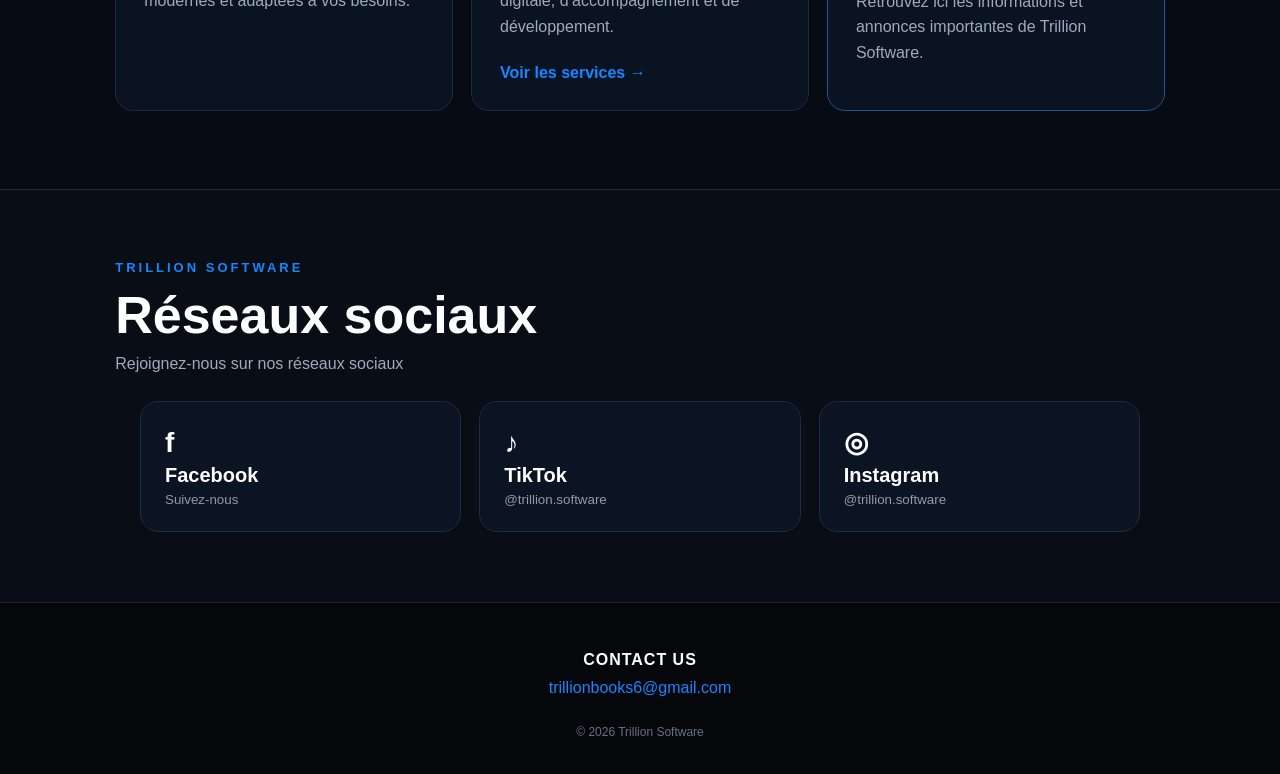
==== commit 28f262f8: "Add files via upload" ====
--- a/index.html
+++ b/index.html
@@ -31,7 +31,7 @@
   <div class="section-label">TRILLION SOFTWARE</div>
   <h2 id="servicesTitle">NOS SERVICES</h2>
   <div class="service-grid">
-    <article class="service-card locked">
+    <article class="service-card locked admin-entry" data-admin-target="mobile" tabindex="0" role="button" aria-label="Accès administrateur aux applications mobiles">
       <div class="number">01</div><span class="lock" aria-hidden="true">🔒</span>
       <h3 id="s1">Applications Mobiles</h3>
       <p id="d1">Conception d’applications mobiles modernes et adaptées à vos besoins.</p>
@@ -44,11 +44,21 @@
         <span class="open-link" id="openServices">Voir les services →</span>
       </a>
     </article>
-    <article class="service-card important">
-      <div class="number">03</div>
+    <article class="service-card important admin-entry" data-admin-target="info" tabindex="0" role="button" aria-label="Accès administrateur aux informations importantes">
+      <div class="number">03</div><span class="lock" aria-hidden="true">🔒</span>
       <h3 id="s3">Informations importantes !!</h3>
       <p id="d3">Retrouvez ici les informations et annonces importantes de Trillion Software.</p>
     </article>
+  </div>
+</section>
+<section class="social-section" id="social">
+  <div class="section-label">TRILLION SOFTWARE</div>
+  <h2>Réseaux sociaux</h2>
+  <p>Rejoignez-nous sur nos réseaux sociaux</p>
+  <div class="social-grid">
+    <a class="social-widget facebook" href="https://www.facebook.com/share/1V2toDMeFT/" target="_blank" rel="noopener noreferrer"><span>f</span><strong>Facebook</strong><small>Suivez-nous</small></a>
+    <a class="social-widget tiktok" href="https://www.tiktok.com/@trillion.software?_r=1&_t=ZS-99hJuvqeak1" target="_blank" rel="noopener noreferrer"><span>♪</span><strong>TikTok</strong><small>@trillion.software</small></a>
+    <a class="social-widget instagram" href="https://www.instagram.com/trillion.software?stkn=eGQydGk5Y2JncDBu" target="_blank" rel="noopener noreferrer"><span>◎</span><strong>Instagram</strong><small>@trillion.software</small></a>
   </div>
 </section>
 </main>
--- a/style.css
+++ b/style.css
@@ -1 +1 @@
-*{box-sizing:border-box}html{scroll-behavior:smooth}body{margin:0;background:#05070b;color:#fff;font-family:Arial,Helvetica,sans-serif}header{height:82px;padding:0 6%;display:flex;align-items:center;justify-content:space-between;background:#080b11;border-bottom:1px solid #202631}.langs{display:flex;gap:9px;align-items:center;font-weight:700}.langs button{background:none;border:0;color:#7d8795;font-weight:700;cursor:pointer}.langs button.active{color:#fff}.brand{font-weight:800;letter-spacing:1.5px}.hero{padding:32px 9% 85px;background:linear-gradient(135deg,#05070b,#071a31 62%,#075bd0)}.hero-content{max-width:920px;margin:auto}.hero-name{color:#1687ff;font-size:clamp(34px,4vw,50px);font-weight:900;letter-spacing:1px}.spacer-line{height:1.4em}.hero h1{font-size:clamp(44px,6vw,76px);line-height:1.04;letter-spacing:-2px;margin:0 0 20px}.hero #intro{max-width:680px;color:#b8c2d0;font-size:18px;line-height:1.7;margin:0 0 30px}.actions{display:flex;gap:14px;flex-wrap:wrap}.actions a{padding:15px 26px;border-radius:7px;font-size:14px;font-weight:800;text-decoration:none}.contact{background:#146ee8;color:#fff;border:1px solid #146ee8}.services-btn{background:#fff;color:#05070b;border:1px solid #fff}.tech-banner{display:block;width:100%;max-width:920px;max-height:620px;object-fit:cover;object-position:center;margin:34px auto 0;border-radius:20px;border:1px solid #1c2b42;box-shadow:0 20px 60px rgba(0,0,0,.35)}.services-section{padding:78px 9%;background:#060b14}.section-label{color:#1687ff;font-size:13px;font-weight:800;letter-spacing:3px;margin-bottom:10px}.services-section h2{font-size:clamp(32px,5vw,52px);margin:0 0 34px}.service-grid{display:grid;grid-template-columns:repeat(3,1fr);gap:18px;max-width:1200px;margin:auto}.service-card{min-height:220px;padding:28px;border:1px solid #1c2b42;border-radius:18px;background:#091322;position:relative}.service-card .number{color:#1687ff;font-weight:800;margin-bottom:30px}.service-card h3{font-size:22px;margin:0 0 12px}.service-card p{color:#9eabbd;line-height:1.6;margin:0}.service-card.clickable a{display:block;height:100%;color:inherit;text-decoration:none}.open-link{display:inline-block;margin-top:25px;color:#1687ff;font-weight:800}.lock{position:absolute;top:26px;right:26px;opacity:.8;font-size:18px}.important{border-color:#24558c}.services-detail{padding:45px 9% 85px;background:linear-gradient(135deg,#05070b,#071a31 62%,#075bd0);min-height:calc(100vh - 132px)}.back{display:inline-block;color:#aeb9c8;text-decoration:none;margin-bottom:45px}.services-detail h1{font-size:clamp(38px,5vw,60px);margin:0 0 40px}.digital-list{display:flex;flex-direction:column;gap:24px;max-width:1100px;margin:auto}.digital-card{display:grid;grid-template-columns:minmax(260px,38%) 1fr;background:#081322;border:1px solid #1d385a;border-radius:22px;overflow:hidden}.digital-card img{width:100%;height:100%;min-height:260px;object-fit:cover}.digital-content{padding:34px}.digital-content .number{color:#1687ff;font-weight:800}.digital-content h2{font-size:clamp(25px,4vw,40px);margin:22px 0 18px}.digital-content p{color:#b8c2d0;font-size:18px}.digital-content strong{color:#1687ff}footer{text-align:center;padding:48px 20px 35px;background:#05070b;border-top:1px solid #1b2431;color:#9ba6b6}footer strong{color:#fff;letter-spacing:1px}footer a{display:inline-block;margin-top:10px;color:#1687ff;text-decoration:none}.copyright{margin-top:28px;font-size:12px;color:#667286}@media(max-width:760px){header{padding:0 20px}.hero{padding:28px 22px 60px}.hero-name{font-size:34px}.spacer-line{height:1.2em}.hero h1{font-size:45px}.hero #intro{font-size:16px}.tech-banner{margin-top:28px;border-radius:14px}.services-section{padding:60px 22px}.service-grid{grid-template-columns:1fr}.service-card{min-height:auto}.services-detail{padding:30px 22px 60px}.digital-card{grid-template-columns:1fr}.digital-card img{height:auto;min-height:0;aspect-ratio:1/1}.digital-content{padding:26px}.digital-content h2{font-size:29px}}+*{box-sizing:border-box}html{scroll-behavior:smooth}body{margin:0;background:#05070b;color:#fff;font-family:Arial,Helvetica,sans-serif}header{height:82px;padding:0 6%;display:flex;align-items:center;justify-content:space-between;background:#080b11;border-bottom:1px solid #202631}.langs{display:flex;gap:9px;align-items:center;font-weight:700}.langs button{background:none;border:0;color:#7d8795;font-weight:700;cursor:pointer}.langs button.active{color:#fff}.brand{font-weight:800;letter-spacing:1.5px}.hero{padding:32px 9% 85px;background:linear-gradient(135deg,#05070b,#071a31 62%,#075bd0)}.hero-content{max-width:920px;margin:auto}.hero-name{color:#1687ff;font-size:clamp(34px,4vw,50px);font-weight:900;letter-spacing:1px}.spacer-line{height:1.4em}.hero h1{font-size:clamp(44px,6vw,76px);line-height:1.04;letter-spacing:-2px;margin:0 0 20px}.hero #intro{max-width:680px;color:#b8c2d0;font-size:18px;line-height:1.7;margin:0 0 30px}.actions{display:flex;gap:14px;flex-wrap:wrap}.actions a{padding:15px 26px;border-radius:7px;font-size:14px;font-weight:800;text-decoration:none}.contact{background:#146ee8;color:#fff;border:1px solid #146ee8}.services-btn{background:#fff;color:#05070b;border:1px solid #fff}.tech-banner{display:block;width:100%;max-width:920px;max-height:620px;object-fit:cover;object-position:center;margin:34px auto 0;border-radius:20px;border:1px solid #1c2b42;box-shadow:0 20px 60px rgba(0,0,0,.35)}.services-section{padding:78px 9%;background:#060b14}.section-label{color:#1687ff;font-size:13px;font-weight:800;letter-spacing:3px;margin-bottom:10px}.services-section h2{font-size:clamp(32px,5vw,52px);margin:0 0 34px}.service-grid{display:grid;grid-template-columns:repeat(3,1fr);gap:18px;max-width:1200px;margin:auto}.service-card{min-height:220px;padding:28px;border:1px solid #1c2b42;border-radius:18px;background:#091322;position:relative}.service-card .number{color:#1687ff;font-weight:800;margin-bottom:30px}.service-card h3{font-size:22px;margin:0 0 12px}.service-card p{color:#9eabbd;line-height:1.6;margin:0}.service-card.clickable a{display:block;height:100%;color:inherit;text-decoration:none}.open-link{display:inline-block;margin-top:25px;color:#1687ff;font-weight:800}.lock{position:absolute;top:26px;right:26px;opacity:.8;font-size:18px}.important{border-color:#24558c}.services-detail{padding:45px 9% 85px;background:linear-gradient(135deg,#05070b,#071a31 62%,#075bd0);min-height:calc(100vh - 132px)}.back{display:inline-block;color:#aeb9c8;text-decoration:none;margin-bottom:45px}.services-detail h1{font-size:clamp(38px,5vw,60px);margin:0 0 40px}.digital-list{display:flex;flex-direction:column;gap:24px;max-width:1100px;margin:auto}.digital-card{display:grid;grid-template-columns:minmax(260px,38%) 1fr;background:#081322;border:1px solid #1d385a;border-radius:22px;overflow:hidden}.digital-card img{width:100%;height:100%;min-height:260px;object-fit:cover}.digital-content{padding:34px}.digital-content .number{color:#1687ff;font-weight:800}.digital-content h2{font-size:clamp(25px,4vw,40px);margin:22px 0 18px}.digital-content p{color:#b8c2d0;font-size:18px}.digital-content strong{color:#1687ff}footer{text-align:center;padding:48px 20px 35px;background:#05070b;border-top:1px solid #1b2431;color:#9ba6b6}footer strong{color:#fff;letter-spacing:1px}footer a{display:inline-block;margin-top:10px;color:#1687ff;text-decoration:none}.copyright{margin-top:28px;font-size:12px;color:#667286}@media(max-width:760px){header{padding:0 20px}.hero{padding:28px 22px 60px}.hero-name{font-size:34px}.spacer-line{height:1.2em}.hero h1{font-size:45px}.hero #intro{font-size:16px}.tech-banner{margin-top:28px;border-radius:14px}.services-section{padding:60px 22px}.service-grid{grid-template-columns:1fr}.service-card{min-height:auto}.services-detail{padding:30px 22px 60px}.digital-card{grid-template-columns:1fr}.digital-card img{height:auto;min-height:0;aspect-ratio:1/1}.digital-content{padding:26px}.digital-content h2{font-size:29px}}.admin-entry{cursor:pointer;transition:transform .2s ease,border-color .2s ease}.admin-entry:hover,.admin-entry:focus{transform:translateY(-3px);border-color:#1687ff;outline:none}.social-section{padding:70px 9%;background:#080d16;border-top:1px solid #1b2b40}.social-section h2{font-size:clamp(32px,5vw,52px);margin:0 0 10px}.social-section>p{color:#9eabbd;margin:0 0 28px}.social-grid{display:grid;grid-template-columns:repeat(3,1fr);gap:18px;max-width:1000px;margin:auto}.social-widget{min-height:130px;padding:24px;border:1px solid #1c2b42;border-radius:18px;background:#0b1422;color:#fff;text-decoration:none;display:flex;flex-direction:column;justify-content:center;gap:5px;transition:transform .2s ease,border-color .2s ease}.social-widget:hover{transform:translateY(-3px);border-color:#1687ff}.social-widget span{font-size:28px;font-weight:900}.social-widget strong{font-size:20px}.social-widget small{color:#8e9bad}.auth-page,.admin-page{min-height:calc(100vh - 82px);padding:50px 9% 80px;background:linear-gradient(135deg,#05070b,#071a31 62%,#075bd0)}.auth-card{max-width:560px;margin:40px auto;background:#081322;border:1px solid #1d385a;border-radius:22px;padding:36px}.auth-card h1,.admin-head h1{font-size:clamp(38px,5vw,60px);margin:0 0 16px}.auth-card>p,.admin-head p{color:#b8c2d0;line-height:1.7}.auth-card form{display:flex;flex-direction:column;gap:18px;margin:28px 0}.admin-form{display:flex;flex-direction:column;gap:18px}.auth-card label,.admin-form label{display:flex;flex-direction:column;gap:8px;color:#d9e1eb;font-weight:700}.auth-card input,.admin-form input,.admin-form textarea{width:100%;background:#050b14;border:1px solid #26384e;border-radius:10px;padding:14px;color:#fff;font:inherit}.admin-form textarea{resize:vertical}.primary-btn{border:0;border-radius:10px;padding:14px 20px;background:#146ee8;color:#fff;font-weight:800;cursor:pointer}.form-msg{min-height:20px;color:#ff9c9c}.admin-head{max-width:1000px;margin:0 auto 30px}.admin-panel{max-width:1000px;margin:22px auto;background:#081322;border:1px solid #1d385a;border-radius:22px;padding:30px}.admin-panel h2{margin-top:0}.admin-item{display:grid;grid-template-columns:120px 1fr auto;gap:20px;align-items:center;padding:18px 0;border-top:1px solid #1c2b42}.admin-item:first-child{border-top:0}.admin-item img{width:120px;height:120px;object-fit:cover;border-radius:14px}.admin-item h3{margin:0 0 8px}.admin-item p{color:#aab6c6;line-height:1.6;margin:0 0 8px}.admin-item small{color:#6f7d91}.delete-btn,.logout{background:transparent;color:#fff;border:1px solid #40516a;border-radius:9px;padding:10px 14px;cursor:pointer}.delete-btn:hover,.logout:hover{border-color:#1687ff}.empty{color:#7f8da0}.info-item{grid-template-columns:1fr auto}.info-item h3{font-size:22px}@media(max-width:760px){.social-section{padding:55px 22px}.social-grid{grid-template-columns:1fr}.auth-page,.admin-page{padding:30px 22px 60px}.auth-card,.admin-panel{padding:24px}.admin-item{grid-template-columns:1fr}.admin-item img{width:100%;height:auto;aspect-ratio:1/1;max-width:260px}.info-item{grid-template-columns:1fr}.logout{font-size:12px}}
